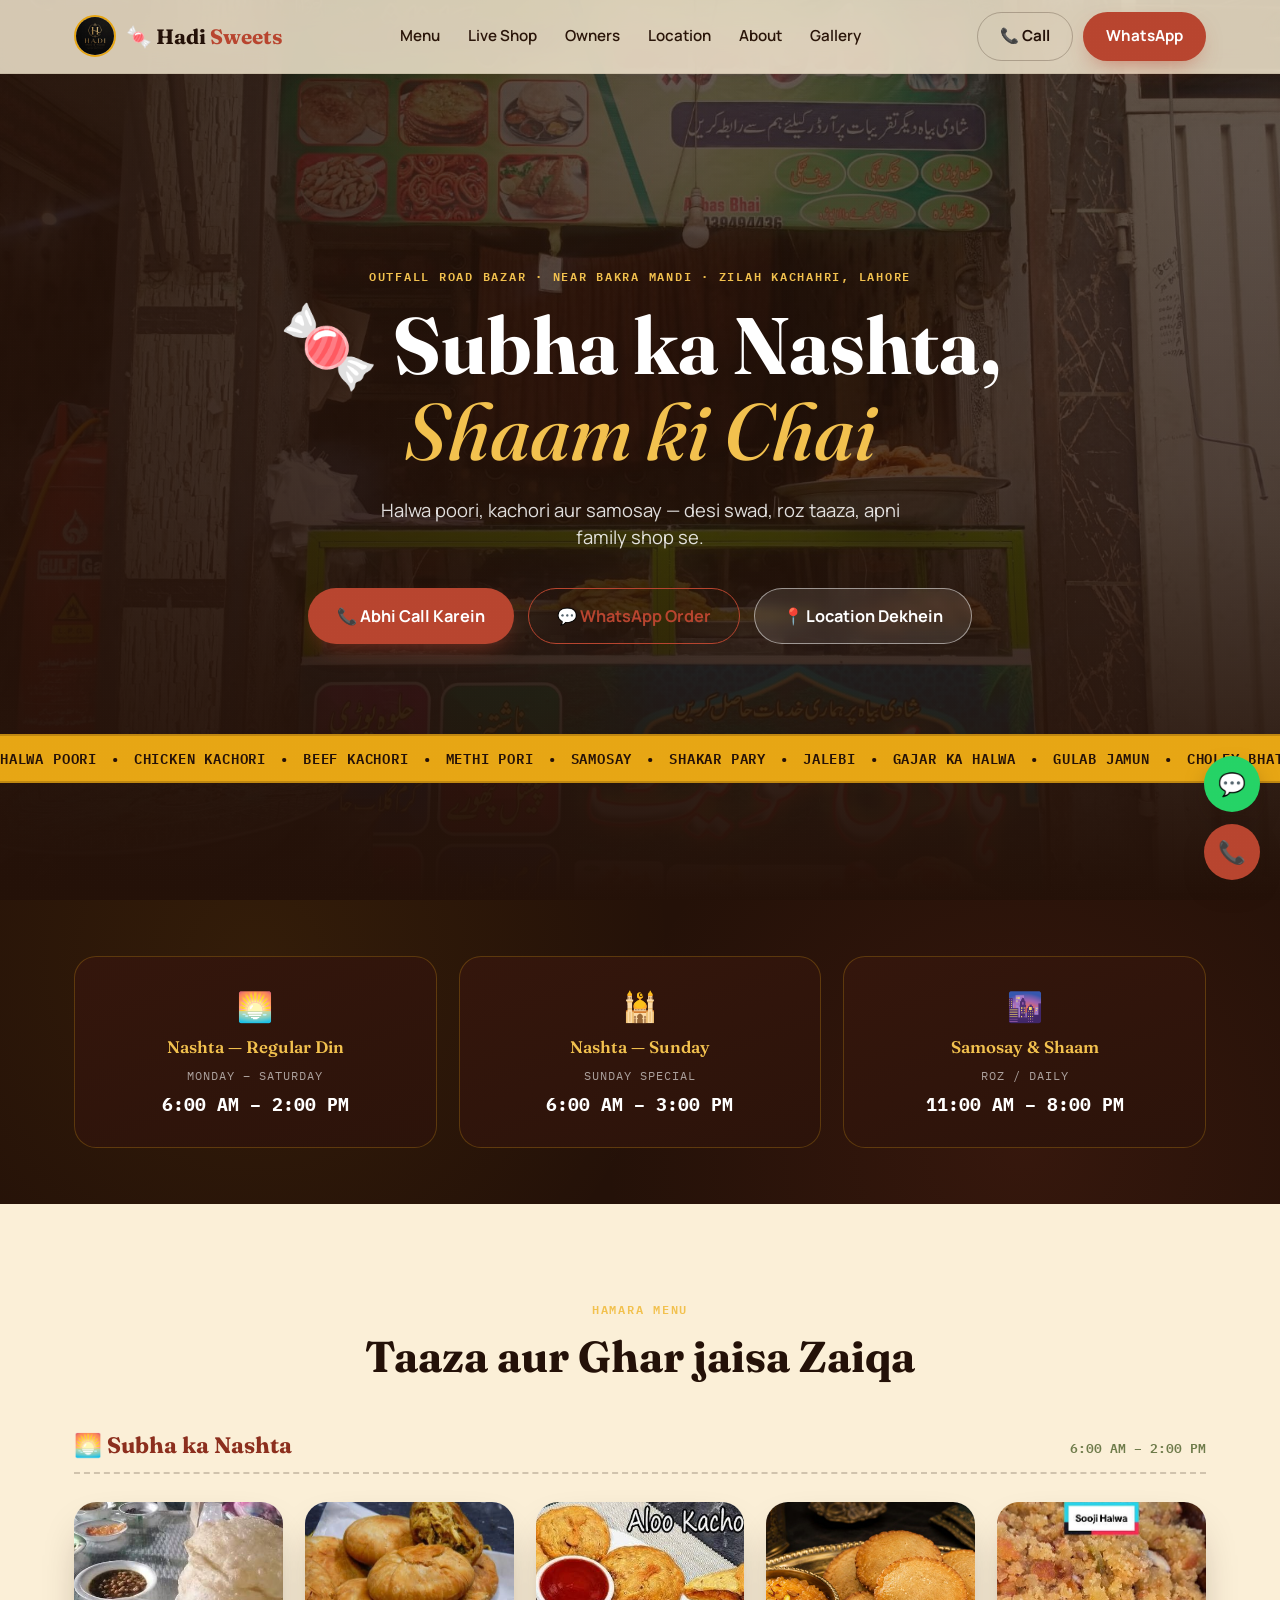
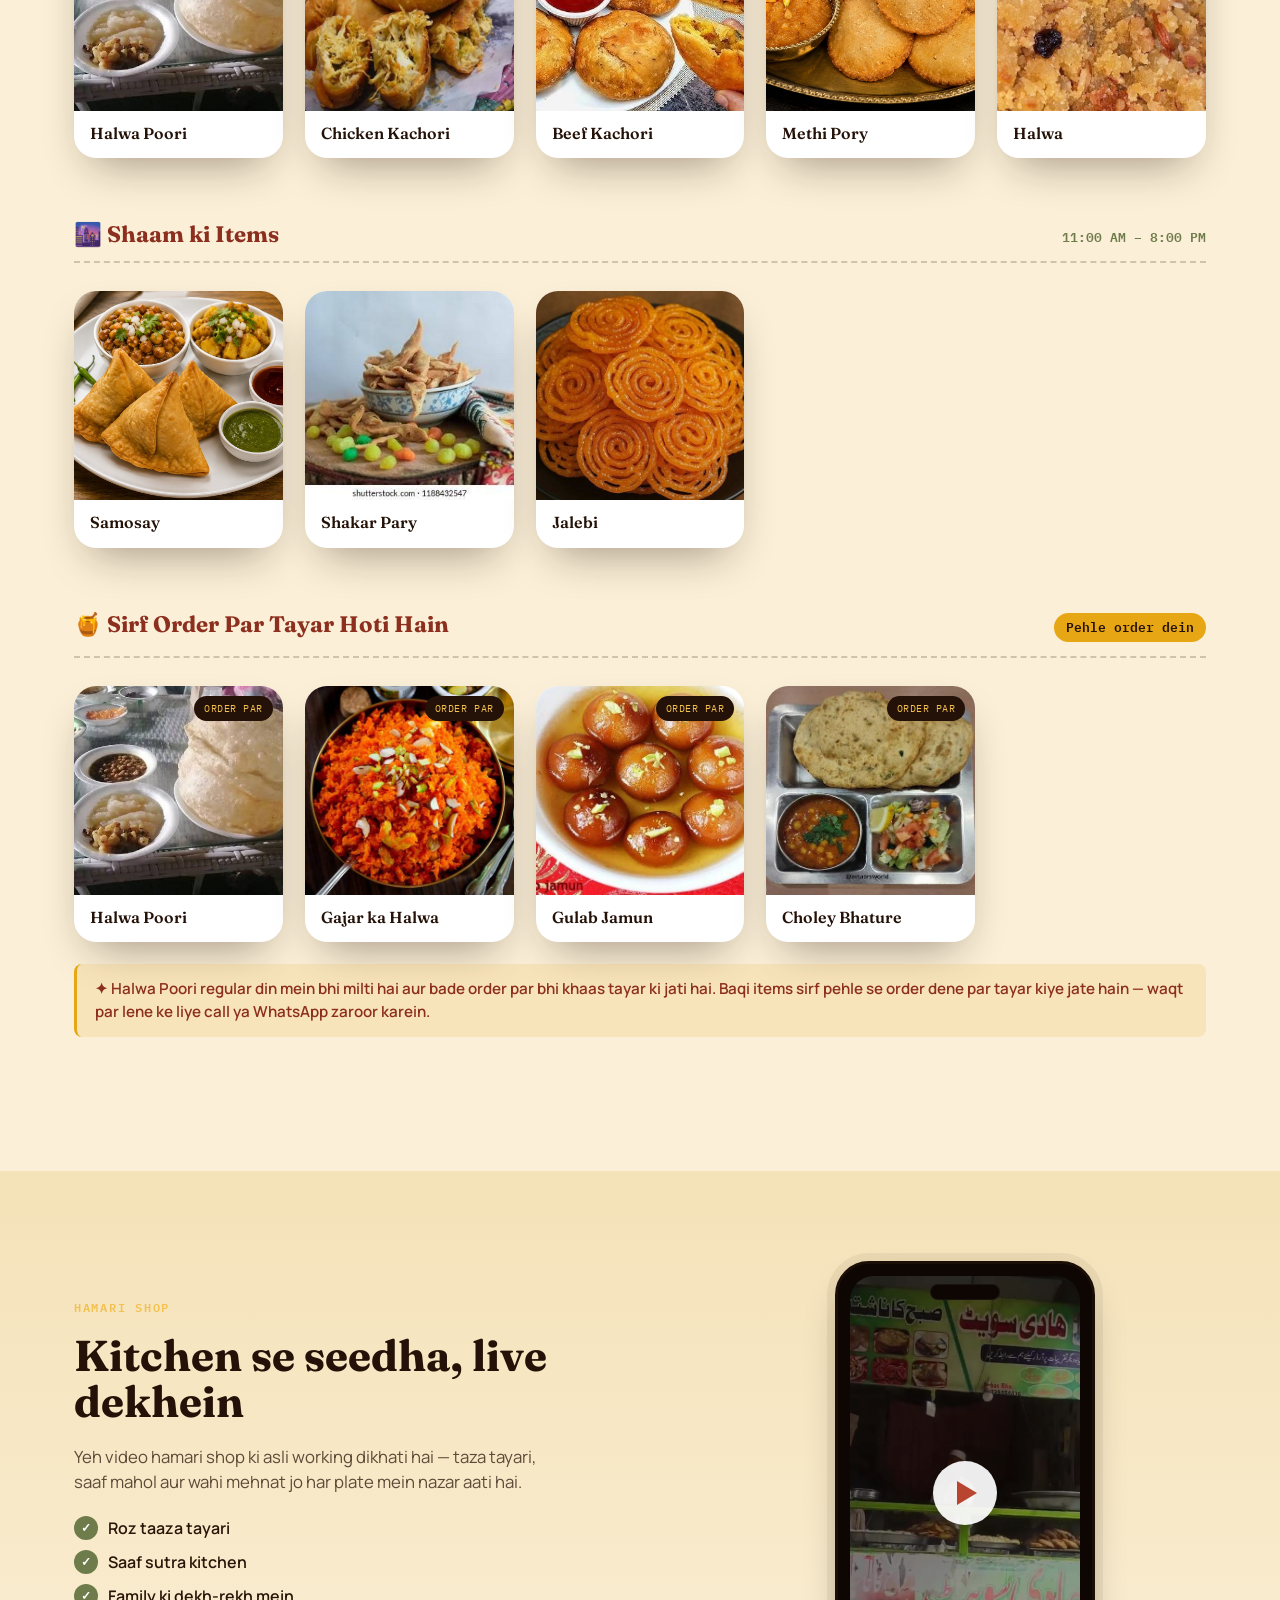
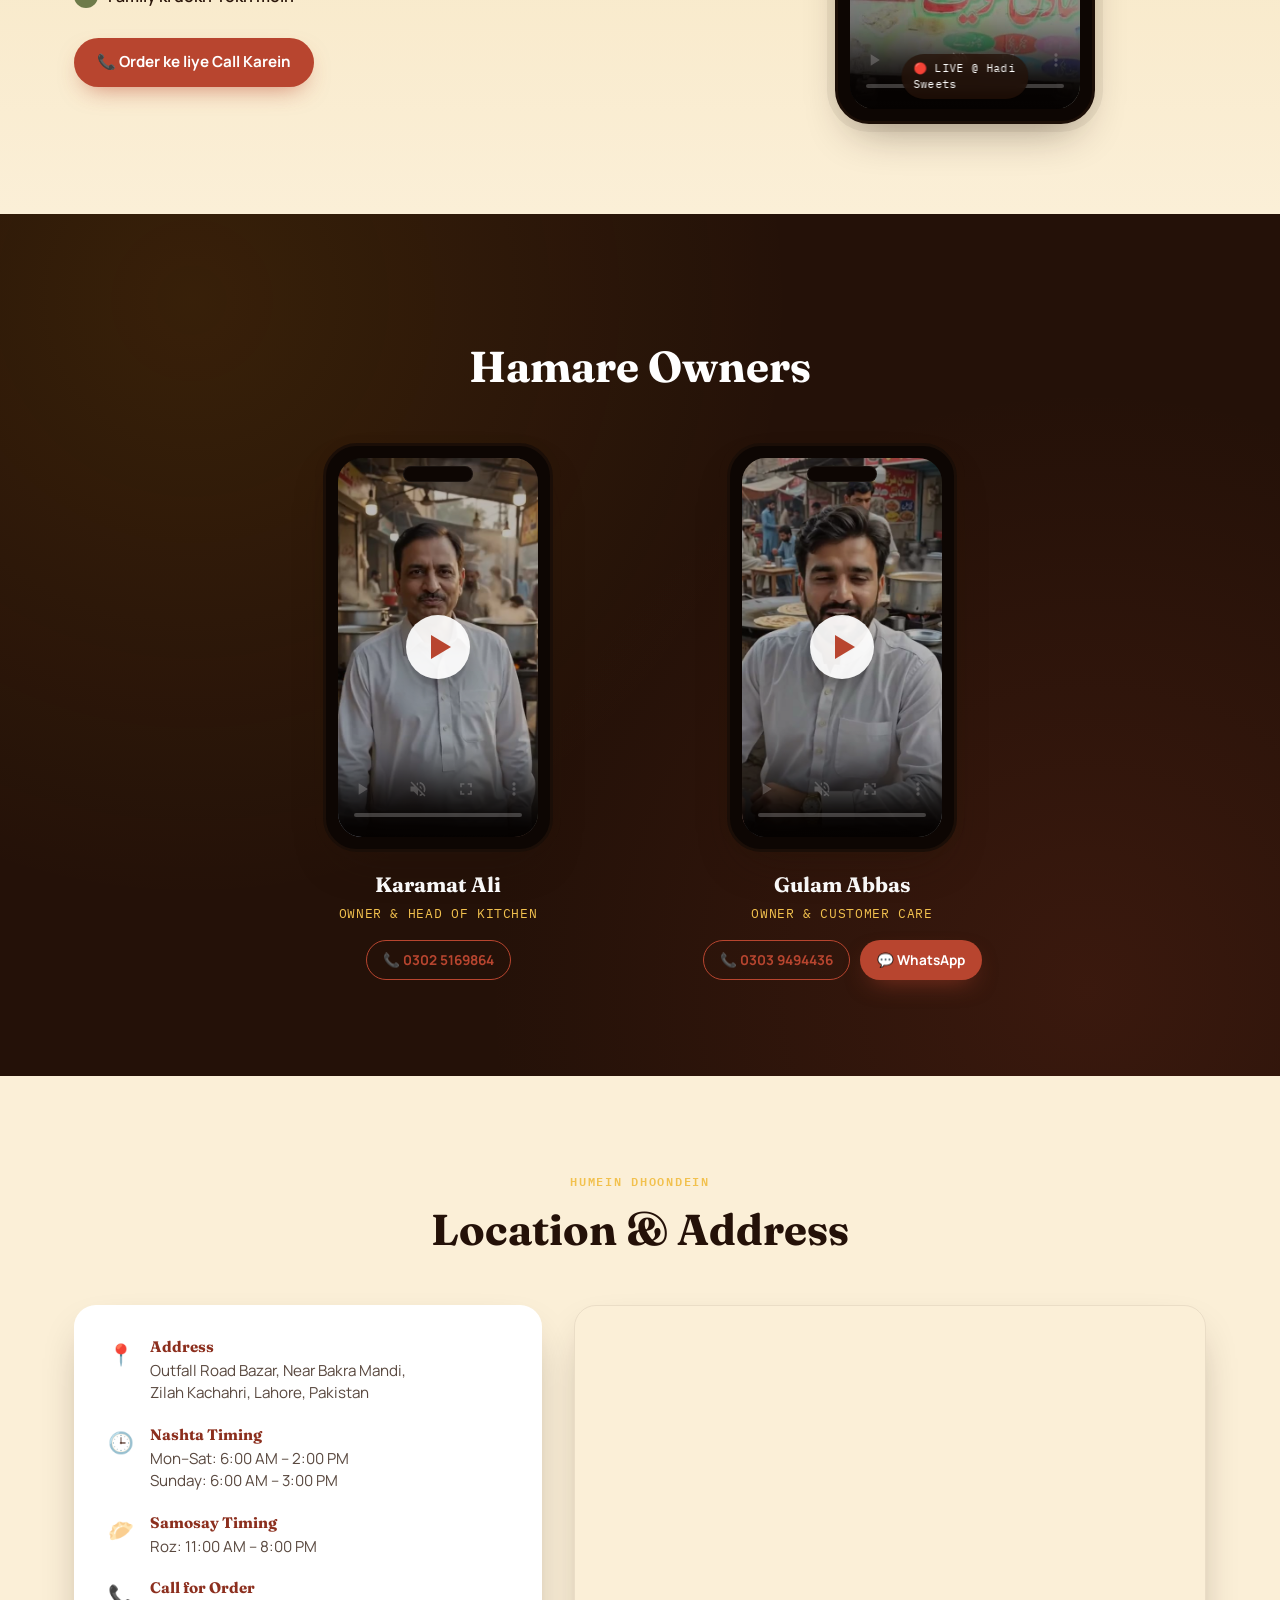
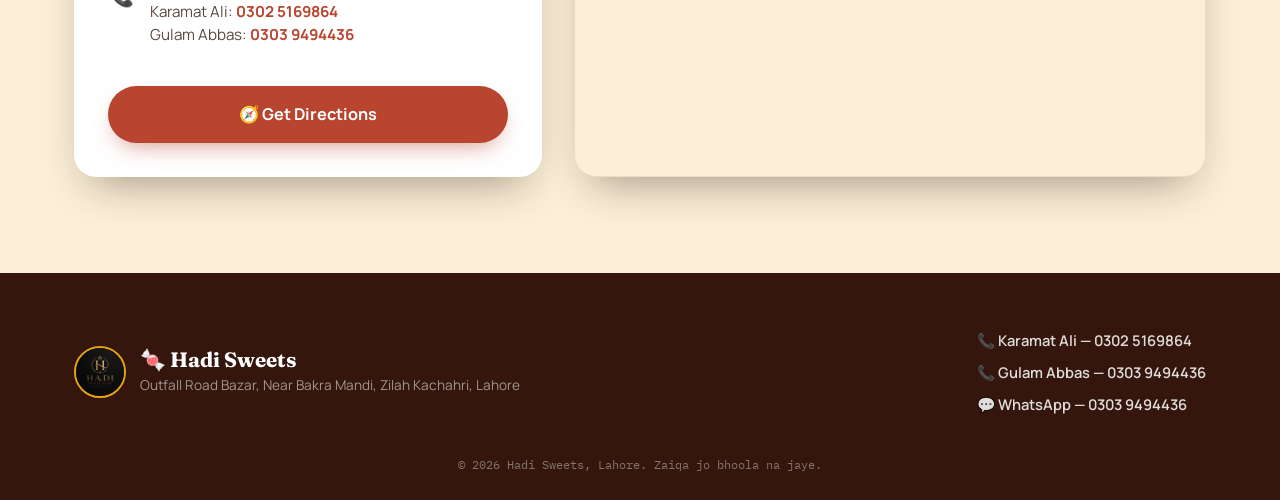
==== index.html @ 14f76b97 "first commit" ====
<!DOCTYPE html>
<html lang="ur-PK">
<head>
<meta charset="UTF-8">
<meta name="viewport" content="width=device-width, initial-scale=1.0, viewport-fit=cover">
<title>Hadi Sweets 🍬 — Outfall Road, Lahore | Nashta, Kachori &amp; Samosay</title>
<meta name="description" content="Hadi Sweets, Outfall Road Bazar, near Bakra Mandi, Zilah Kachahri, Lahore. Halwa Poori, Kachori, Methi Pori, Samosay, Jalebi. Roz subha 6 se dopeher 2 baje tak.">
<link rel="icon" href="data:image/svg+xml,%3Csvg xmlns='http://www.w3.org/2000/svg' viewBox='0 0 100 100'%3E%3Ctext y='.9em' font-size='90'%3E%F0%9F%8D%AC%3C/text%3E%3C/svg%3E">
<link rel="preconnect" href="https://fonts.googleapis.com">
<link rel="preconnect" href="https://fonts.gstatic.com" crossorigin>
<link href="https://fonts.googleapis.com/css2?family=Fraunces:ital,opsz,wght@0,9..144,400;0,9..144,600;0,9..144,700;0,9..144,900;1,9..144,500&family=Manrope:wght@400;500;600;700;800&family=IBM+Plex+Mono:wght@400;500;600&display=swap" rel="stylesheet">
<link rel="stylesheet" href="style.css">
</head>
<body class="preload">

<!-- ===== WELCOME / SPLASH SCREEN ===== -->
<div class="splash" id="splash">
  <div class="splash-bg">
    <span class="splash-blob b1"></span>
    <span class="splash-blob b2"></span>
    <span class="splash-blob b3"></span>
  </div>
  <div class="splash-steam" aria-hidden="true">
    <span></span><span></span><span></span><span></span>
  </div>
  <div class="splash-content">
    <img src="assets/images/shop-logo.jpg" alt="Hadi Sweets logo" class="splash-logo">
    <h1 class="splash-title">
      <span>H</span><span>a</span><span>d</span><span>i</span><span>&nbsp;</span><span>S</span><span>w</span><span>e</span><span>e</span><span>t</span><span>s</span>
    </h1>
    <p class="splash-tag">🍬 Zaiqa jo bhoola na jaye</p>
    <div class="splash-loader"><span></span></div>
  </div>
</div>

<!-- ===== ANIMATED BACKGROUND ===== -->
<div class="bg-animated" aria-hidden="true">
  <span class="bg-blob bb1"></span>
  <span class="bg-blob bb2"></span>
  <span class="bg-blob bb3"></span>
</div>

<!-- ===== decorative steam layer (fixed, behind everything) ===== -->
<div class="grain-overlay" aria-hidden="true"></div>

<!-- ===== NAV ===== -->
<header class="nav" id="nav">
  <div class="nav-inner">
    <a href="#top" class="brand">
      <img src="assets/images/shop-logo.jpg" alt="Hadi Sweets logo" class="brand-logo">
      <span class="brand-text">🍬 Hadi <em>Sweets</em></span>
    </a>
    <nav class="nav-links">
      <a href="#menu">Menu</a>
      <a href="#live">Live Shop</a>
      <a href="#owners">Owners</a>
      <a href="#location">Location</a>
      <a href="about.html">About</a>
      <a href="gallery.html">Gallery</a>
    </nav>
    <div class="nav-cta">
      <a href="tel:+923025169864" class="btn btn-ghost">📞 Call</a>
      <a href="https://wa.me/923039494436" target="_blank" rel="noopener" class="btn btn-solid">WhatsApp</a>
    </div>
    <button class="nav-burger" id="navBurger" aria-label="Menu toggle" aria-expanded="false">
      <span></span><span></span><span></span>
    </button>
  </div>
  <div class="nav-mobile" id="navMobile">
    <a href="#menu">Menu</a>
    <a href="#live">Live Shop</a>
    <a href="#owners">Owners</a>
    <a href="#location">Location</a>
    <a href="about.html">About</a>
    <a href="gallery.html">Gallery</a>
    <a href="tel:+923025169864" class="btn btn-ghost">📞 Call Karamat Ali</a>
    <a href="https://wa.me/923039494436" target="_blank" rel="noopener" class="btn btn-solid">💬 WhatsApp Gulam Abbas</a>
  </div>
</header>

<!-- ===== HERO ===== -->
<section class="hero" id="top">
  <div class="hero-media">
    <img src="assets/images/shop-image.jpg" alt="Hadi Sweets storefront" class="hero-img" id="heroImg">
    <div class="hero-scrim"></div>
    <div class="steam-field" aria-hidden="true">
      <span class="steam s1"></span><span class="steam s2"></span><span class="steam s3"></span>
      <span class="steam s4"></span><span class="steam s5"></span>
    </div>
  </div>

  <div class="hero-content">
    <p class="eyebrow reveal">Outfall Road Bazar · Near Bakra Mandi · Zilah Kachahri, Lahore</p>
    <h1 class="hero-title reveal">
      <span class="line">🍬 Subha ka Nashta,</span>
      <span class="line accent">Shaam ki Chai</span>
    </h1>
    <p class="hero-sub reveal">Halwa poori, kachori aur samosay — desi swad, roz taaza, apni family shop se.</p>

    <div class="hero-actions reveal">
      <a href="tel:+923025169864" class="btn btn-lg btn-solid">📞 Abhi Call Karein</a>
      <a href="https://wa.me/923039494436" target="_blank" rel="noopener" class="btn btn-lg btn-outline">💬 WhatsApp Order</a>
      <a href="#location" class="btn btn-lg btn-ghost-light">📍 Location Dekhein</a>
    </div>
  </div>

  <div class="marquee" aria-hidden="true">
    <div class="marquee-track">
      <span>Halwa Poori</span><span>•</span><span>Chicken Kachori</span><span>•</span>
      <span>Beef Kachori</span><span>•</span><span>Methi Pori</span><span>•</span>
      <span>Samosay</span><span>•</span><span>Shakar Pary</span><span>•</span>
      <span>Jalebi</span><span>•</span><span>Gajar ka Halwa</span><span>•</span>
      <span>Gulab Jamun</span><span>•</span><span>Choley Bhature</span><span>•</span>
      <span>Halwa Poori</span><span>•</span><span>Chicken Kachori</span><span>•</span>
      <span>Beef Kachori</span><span>•</span><span>Methi Pori</span><span>•</span>
      <span>Samosay</span><span>•</span><span>Shakar Pary</span><span>•</span>
      <span>Jalebi</span><span>•</span><span>Gajar ka Halwa</span><span>•</span>
      <span>Gulab Jamun</span><span>•</span><span>Choley Bhature</span><span>•</span>
    </div>
  </div>
</section>

<!-- ===== TIMINGS PLAQUE ===== -->
<section class="timings" id="timings">
  <div class="section-inner">
    <div class="timing-grid">
      <div class="timing-card reveal">
        <span class="timing-icon">🌅</span>
        <h3>Nashta — Regular Din</h3>
        <p class="timing-days">Monday – Saturday</p>
        <p class="timing-hours">6:00 AM – 2:00 PM</p>
      </div>
      <div class="timing-card reveal">
        <span class="timing-icon">🕌</span>
        <h3>Nashta — Sunday</h3>
        <p class="timing-days">Sunday Special</p>
        <p class="timing-hours">6:00 AM – 3:00 PM</p>
      </div>
      <div class="timing-card reveal">
        <span class="timing-icon">🌆</span>
        <h3>Samosay &amp; Shaam</h3>
        <p class="timing-days">Roz / Daily</p>
        <p class="timing-hours">11:00 AM – 8:00 PM</p>
      </div>
    </div>
  </div>
</section>

<!-- ===== MENU ===== -->
<section class="menu-section" id="menu">
  <div class="section-inner">
    <p class="eyebrow reveal center">Hamara Menu</p>
    <h2 class="section-title reveal center">Taaza aur Ghar jaisa Zaiqa</h2>

    <!-- Breakfast -->
    <div class="menu-group reveal">
      <div class="menu-group-head">
        <h3>🌅 Subha ka Nashta</h3>
        <span class="menu-group-time">6:00 AM – 2:00 PM</span>
      </div>
      <div class="menu-grid">
        <div class="dish-card">
          <div class="dish-img-wrap"><img src="assets/images/halwa-poori.jpg" alt="Halwa Poori" loading="lazy"></div>
          <h4>Halwa Poori</h4>
        </div>
        <div class="dish-card">
          <div class="dish-img-wrap"><img src="assets/images/chicken-kachori.jpg" alt="Chicken Kachori" loading="lazy"></div>
          <h4>Chicken Kachori</h4>
        </div>
        <div class="dish-card">
          <div class="dish-img-wrap"><img src="assets/images/beef-kachori.jpg" alt="Beef Kachori" loading="lazy"></div>
          <h4>Beef Kachori</h4>
        </div>
        <div class="dish-card">
          <div class="dish-img-wrap"><img src="assets/images/methi-paratha.jpg" alt="Methi Pori" loading="lazy"></div>
          <h4>Methi Pory</h4>
        </div>
        <div class="dish-card">
          <div class="dish-img-wrap"><img src="assets/images/suji-halwa.jpg" alt="Halwa" loading="lazy"></div>
          <h4>Halwa</h4>
        </div>
      </div>
    </div>

    <!-- Evening -->
    <div class="menu-group reveal">
      <div class="menu-group-head">
        <h3>🌆 Shaam ki Items</h3>
        <span class="menu-group-time">11:00 AM – 8:00 PM</span>
      </div>
      <div class="menu-grid">
        <div class="dish-card">
          <div class="dish-img-wrap"><img src="assets/images/samosay.jpg" alt="Samosay" loading="lazy"></div>
          <h4>Samosay</h4>
        </div>
        <div class="dish-card">
          <div class="dish-img-wrap"><img src="assets/images/shakar-paray.jpg" alt="Shakar Pary" loading="lazy"></div>
          <h4>Shakar Pary</h4>
        </div>
        <div class="dish-card">
          <div class="dish-img-wrap"><img src="assets/images/jalebi.jpg" alt="Jalebi" loading="lazy"></div>
          <h4>Jalebi</h4>
        </div>
      </div>
    </div>

    <!-- Order only -->
    <div class="menu-group reveal">
      <div class="menu-group-head">
        <h3>🍯 Sirf Order Par Tayar Hoti Hain</h3>
        <span class="menu-group-time badge-order">Pehle order dein</span>
      </div>
      <div class="menu-grid">
        <div class="dish-card order-only">
          <div class="dish-img-wrap">
            <img src="assets/images/halwa-poori.jpg" alt="Halwa Poori" loading="lazy">
            <span class="order-badge">Order Par</span>
          </div>
          <h4>Halwa Poori</h4>
        </div>
        <div class="dish-card order-only">
          <div class="dish-img-wrap">
            <img src="assets/images/gajar-halwa.jpg" alt="Gajar ka Halwa" loading="lazy">
            <span class="order-badge">Order Par</span>
          </div>
          <h4>Gajar ka Halwa</h4>
        </div>
        <div class="dish-card order-only">
          <div class="dish-img-wrap">
            <img src="assets/images/gulab-jamun.jpg" alt="Gulab Jamun" loading="lazy">
            <span class="order-badge">Order Par</span>
          </div>
          <h4>Gulab Jamun</h4>
        </div>
        <div class="dish-card order-only">
          <div class="dish-img-wrap">
            <img src="assets/images/choley-bhature.jpg" alt="Choley Bhature" loading="lazy">
            <span class="order-badge">Order Par</span>
          </div>
          <h4>Choley Bhature</h4>
        </div>
      </div>
      <p class="order-note reveal">✦ Halwa Poori regular din mein bhi milti hai aur bade order par bhi khaas tayar ki jati hai. Baqi items sirf pehle se order dene par tayar kiye jate hain — waqt par lene ke liye call ya WhatsApp zaroor karein.</p>
    </div>
  </div>
</section>

<!-- ===== LIVE SHOP VIDEO ===== -->
<section class="live-section" id="live">
  <div class="section-inner live-inner">
    <div class="live-text slide-left">
      <p class="eyebrow">Hamari Shop</p>
      <h2 class="section-title">Kitchen se seedha, live dekhein</h2>
      <p class="live-desc">Yeh video hamari shop ki asli working dikhati hai — taza tayari, saaf mahol aur wahi mehnat jo har plate mein nazar aati hai.</p>
      <div class="live-points">
        <div><span>✓</span> Roz taaza tayari</div>
        <div><span>✓</span> Saaf sutra kitchen</div>
        <div><span>✓</span> Family ki dekh-rekh mein</div>
      </div>
      <a href="tel:+923025169864" class="btn btn-solid">📞 Order ke liye Call Karein</a>
    </div>

    <div class="phone-frame slide-right" data-video-card>
      <div class="phone-notch"></div>
      <video class="phone-video" id="shopVideo" playsinline loop muted preload="metadata"
             poster="assets/images/poster-shop.jpg" controls>
        <source src="assets/videos/shop-working.mp4" type="video/mp4">
      </video>
      <button class="play-overlay" data-play-target="shopVideo" aria-label="Play video">
        <span class="play-icon"></span>
      </button>
      <div class="phone-tag">🔴 LIVE @ Hadi Sweets</div>
    </div>
  </div>
</section>

<!-- ===== OWNERS ===== -->
<section class="owners-section" id="owners">
  <div class="section-inner">
    <p class="eyebrow reveal center">Milein Apni Shop ke Malikon Se</p>
    <h2 class="section-title reveal center">Hamare Owners</h2>

    <div class="owners-grid">
      <article class="owner-card slide-left">
        <div class="phone-frame small" data-video-card>
          <div class="phone-notch"></div>
          <video class="phone-video" id="karamatVideo" playsinline loop muted preload="metadata"
                 poster="assets/images/poster-karamat.jpg" controls>
            <source src="assets/videos/owner-karamat-ali.mp4" type="video/mp4">
          </video>
          <button class="play-overlay" data-play-target="karamatVideo" aria-label="Play video">
            <span class="play-icon"></span>
          </button>
        </div>
        <div class="owner-info">
          <h3>Karamat Ali</h3>
          <p class="owner-role">Owner &amp; Head of Kitchen</p>
          <a href="tel:+923025169864" class="btn btn-outline btn-sm">📞 0302 5169864</a>
        </div>
      </article>

      <article class="owner-card slide-right">
        <div class="phone-frame small" data-video-card>
          <div class="phone-notch"></div>
          <video class="phone-video" id="gulamVideo" playsinline loop muted preload="metadata"
                 poster="assets/images/poster-gulam.jpg" controls>
            <source src="assets/videos/owner-gulam-abbas.mp4" type="video/mp4">
          </video>
          <button class="play-overlay" data-play-target="gulamVideo" aria-label="Play video">
            <span class="play-icon"></span>
          </button>
        </div>
        <div class="owner-info">
          <h3>Gulam Abbas</h3>
          <p class="owner-role">Owner &amp; Customer Care</p>
          <div class="owner-btn-row">
            <a href="tel:+923039494436" class="btn btn-outline btn-sm">📞 0303 9494436</a>
            <a href="https://wa.me/923039494436" target="_blank" rel="noopener" class="btn btn-solid btn-sm">💬 WhatsApp</a>
          </div>
        </div>
      </article>
    </div>
  </div>
</section>

<!-- ===== LOCATION ===== -->
<section class="location-section" id="location">
  <div class="section-inner">
    <p class="eyebrow reveal center">Humein Dhoondein</p>
    <h2 class="section-title reveal center">Location &amp; Address</h2>

    <div class="location-grid">
      <div class="location-card reveal">
        <div class="loc-row"><span class="loc-icon">📍</span>
          <div>
            <h4>Address</h4>
            <p>Outfall Road Bazar, Near Bakra Mandi,<br>Zilah Kachahri, Lahore, Pakistan</p>
          </div>
        </div>
        <div class="loc-row"><span class="loc-icon">🕒</span>
          <div>
            <h4>Nashta Timing</h4>
            <p>Mon–Sat: 6:00 AM – 2:00 PM<br>Sunday: 6:00 AM – 3:00 PM</p>
          </div>
        </div>
        <div class="loc-row"><span class="loc-icon">🥟</span>
          <div>
            <h4>Samosay Timing</h4>
            <p>Roz: 11:00 AM – 8:00 PM</p>
          </div>
        </div>
        <div class="loc-row"><span class="loc-icon">📞</span>
          <div>
            <h4>Call for Order</h4>
            <p>Karamat Ali: <a href="tel:+923025169864">0302 5169864</a><br>
               Gulam Abbas: <a href="tel:+923039494436">0303 9494436</a></p>
          </div>
        </div>
        <a class="btn btn-solid btn-lg full-w" target="_blank" rel="noopener"
           href="https://www.google.com/maps/dir/?api=1&destination=Outfall%20Road%20Bazar%20Near%20Bakra%20Mandi%20Zilah%20Kachahri%20Lahore%20Pakistan">
          🧭 Get Directions
        </a>
      </div>

      <div class="map-card reveal">
        <iframe
          title="Hadi Sweets location map"
          src="https://www.google.com/maps?q=Outfall%20Road%20Bazar%20Near%20Bakra%20Mandi%20Zilah%20Kachahri%20Lahore%20Pakistan&output=embed"
          width="100%" height="100%" style="border:0;" allowfullscreen="" loading="lazy"
          referrerpolicy="no-referrer-when-downgrade">
        </iframe>
      </div>
    </div>
  </div>
</section>

<!-- ===== FOOTER ===== -->
<footer class="footer">
  <div class="section-inner footer-inner">
    <div class="footer-brand">
      <img src="assets/images/shop-logo.jpg" alt="Hadi Sweets logo">
      <div>
        <h3>🍬 Hadi Sweets</h3>
        <p>Outfall Road Bazar, Near Bakra Mandi, Zilah Kachahri, Lahore</p>
      </div>
    </div>
    <div class="footer-contact">
      <a href="tel:+923025169864">📞 Karamat Ali — 0302 5169864</a>
      <a href="tel:+923039494436">📞 Gulam Abbas — 0303 9494436</a>
      <a href="https://wa.me/923039494436" target="_blank" rel="noopener">💬 WhatsApp — 0303 9494436</a>
    </div>
  </div>
  <p class="footer-bottom">© <span id="year"></span> Hadi Sweets, Lahore. Zaiqa jo bhoola na jaye.</p>
</footer>

<!-- ===== FLOATING ACTION BUTTONS ===== -->
<div class="fab-stack">
  <a href="https://wa.me/923039494436" target="_blank" rel="noopener" class="fab fab-wa" aria-label="WhatsApp">💬</a>
  <a href="tel:+923025169864" class="fab fab-call" aria-label="Call">📞</a>
</div>

<script src="script.js"></script>
</body>
</html>
---- style.css ----
/* =========================================================
   HADI SWEETS — Design tokens
   Palette grounded in turmeric, brick & old-Lahore brass
========================================================= */
:root{
  --ink:        #2A1509;
  --cream:      #FBEFD7;
  --cream-2:    #F4E2B8;
  --maroon:     #241108;
  --maroon-2:   #34160C;
  --brick:      #B8452F;
  --brick-dark: #8C2F1E;
  --gold:       #E7A614;
  --gold-2:     #F2C14E;
  --sage:       #6E7B4A;

  --font-display: "Fraunces", Georgia, serif;
  --font-body: "Manrope", "Segoe UI", sans-serif;
  --font-mono: "IBM Plex Mono", monospace;

  --radius: 22px;
  --radius-sm: 12px;
  --shadow-soft: 0 20px 45px -18px rgba(36,17,8,0.45);
  --ease: cubic-bezier(.22,.9,.3,1);
}

*{box-sizing:border-box;}
html{scroll-behavior:smooth;}
body{
  margin:0;
  background:var(--cream);
  color:var(--ink);
  font-family:var(--font-body);
  line-height:1.5;
  overflow-x:hidden;
  -webkit-font-smoothing:antialiased;
  position:relative;
}
body.preload{overflow:hidden;height:100vh;}

/* =========================================================
   SPLASH / WELCOME SCREEN
========================================================= */
.splash{
  position:fixed;inset:0;z-index:5000;
  background:radial-gradient(circle at 50% 30%, var(--maroon-2), var(--maroon) 75%);
  display:flex;align-items:center;justify-content:center;
  transition:opacity .7s var(--ease), visibility .7s var(--ease);
  overflow:hidden;
}
.splash.hide{opacity:0;visibility:hidden;pointer-events:none;}
.splash-bg{position:absolute;inset:0;}
.splash-blob{
  position:absolute;border-radius:50%;filter:blur(50px);opacity:.35;
  animation:splashFloat 7s ease-in-out infinite;
}
.b1{width:280px;height:280px;background:var(--gold);top:-60px;left:-60px;animation-delay:0s;}
.b2{width:220px;height:220px;background:var(--brick);bottom:-50px;right:-30px;animation-delay:1.4s;}
.b3{width:180px;height:180px;background:var(--gold-2);bottom:20%;left:60%;animation-delay:2.8s;}
@keyframes splashFloat{
  0%,100%{transform:translate(0,0) scale(1);}
  50%{transform:translate(20px,-24px) scale(1.12);}
}
.splash-steam{position:absolute;inset:0;pointer-events:none;}
.splash-steam span{
  position:absolute;bottom:-30px;width:60px;height:150px;border-radius:50%;
  background:radial-gradient(closest-side, rgba(255,255,255,.14), transparent 70%);
  filter:blur(6px);animation:steamRise 6s ease-in infinite;
}
.splash-steam span:nth-child(1){left:20%;animation-delay:0s;}
.splash-steam span:nth-child(2){left:45%;animation-delay:1.4s;width:40px;}
.splash-steam span:nth-child(3){left:65%;animation-delay:2.6s;width:70px;}
.splash-steam span:nth-child(4){left:80%;animation-delay:.8s;width:45px;}

.splash-content{position:relative;z-index:2;text-align:center;padding:24px;}
.splash-logo{
  width:96px;height:96px;border-radius:50%;object-fit:cover;
  border:3px solid var(--gold);margin:0 auto 22px;
  box-shadow:0 0 0 10px rgba(231,166,20,.12);
  animation:splashLogoIn 1s var(--ease) both, splashLogoFloat 3.2s ease-in-out 1s infinite;
}
@keyframes splashLogoIn{
  from{opacity:0;transform:scale(.4) rotate(-20deg);}
  to{opacity:1;transform:scale(1) rotate(0);}
}
@keyframes splashLogoFloat{
  0%,100%{transform:translateY(0);}
  50%{transform:translateY(-8px);}
}
.splash-title{
  display:flex;justify-content:center;flex-wrap:wrap;
  font-size:clamp(2rem,7vw,3.2rem);color:#fff;font-weight:700;
}
.splash-title span{
  display:inline-block;opacity:0;
  animation:splashLetterIn .6s var(--ease) forwards;
}
.splash-title span:nth-child(1){animation-delay:.35s;}
.splash-title span:nth-child(2){animation-delay:.40s;}
.splash-title span:nth-child(3){animation-delay:.45s;}
.splash-title span:nth-child(4){animation-delay:.50s;}
.splash-title span:nth-child(5){animation-delay:.55s;}
.splash-title span:nth-child(6){animation-delay:.60s;color:var(--gold-2);}
.splash-title span:nth-child(7){animation-delay:.65s;color:var(--gold-2);}
.splash-title span:nth-child(8){animation-delay:.70s;color:var(--gold-2);}
.splash-title span:nth-child(9){animation-delay:.75s;color:var(--gold-2);}
.splash-title span:nth-child(10){animation-delay:.80s;color:var(--gold-2);}
.splash-title span:nth-child(11){animation-delay:.85s;color:var(--gold-2);}
@keyframes splashLetterIn{
  from{opacity:0;transform:translateY(18px) scale(.7);}
  to{opacity:1;transform:translateY(0) scale(1);}
}
.splash-tag{
  margin-top:14px;color:rgba(255,255,255,.75);font-family:var(--font-mono);
  font-size:.85rem;letter-spacing:.12em;text-transform:uppercase;
  opacity:0;animation:fadeUpSimple .8s var(--ease) 1.1s forwards;
}
@keyframes fadeUpSimple{from{opacity:0;transform:translateY(10px);}to{opacity:1;transform:translateY(0);}}
.splash-loader{
  margin:28px auto 0;width:120px;height:4px;border-radius:100px;
  background:rgba(255,255,255,.15);overflow:hidden;
  opacity:0;animation:fadeUpSimple .6s var(--ease) 1.3s forwards;
}
.splash-loader span{
  display:block;height:100%;width:40%;border-radius:100px;
  background:linear-gradient(90deg, var(--gold), var(--gold-2));
  animation:loaderSlide 1.3s ease-in-out infinite;
}
@keyframes loaderSlide{
  0%{transform:translateX(-100%);}
  100%{transform:translateX(350%);}
}

/* =========================================================
   ANIMATED BACKGROUND (behind whole page content)
========================================================= */
.bg-animated{position:fixed;inset:0;z-index:-1;overflow:hidden;pointer-events:none;}
.bg-blob{
  position:absolute;border-radius:50%;filter:blur(70px);opacity:.16;
  animation:bgDrift 22s ease-in-out infinite;
}
.bb1{width:420px;height:420px;background:var(--gold);top:-100px;left:-120px;animation-duration:24s;}
.bb2{width:380px;height:380px;background:var(--brick);top:55%;right:-140px;animation-duration:28s;animation-delay:3s;}
.bb3{width:300px;height:300px;background:var(--sage);bottom:-100px;left:35%;animation-duration:20s;animation-delay:6s;}
@keyframes bgDrift{
  0%,100%{transform:translate(0,0) scale(1);}
  33%{transform:translate(60px,40px) scale(1.15);}
  66%{transform:translate(-40px,-30px) scale(.95);}
}
img{max-width:100%;display:block;}
a{color:inherit;text-decoration:none;}
h1,h2,h3,h4{font-family:var(--font-display);margin:0;line-height:1.08;}
p{margin:0;}
.section-inner{max-width:1180px;margin:0 auto;padding:0 24px;}

/* faint paper grain, purely decorative, fixed */
.grain-overlay{
  position:fixed;inset:0;pointer-events:none;z-index:2000;
  background-image:radial-gradient(rgba(255,255,255,0.02) 1px, transparent 1px);
  background-size:3px 3px;
  opacity:.5;
  mix-blend-mode:overlay;
}

/* =========================================================
   Buttons
========================================================= */
.btn{
  display:inline-flex;align-items:center;gap:8px;
  padding:12px 22px;border-radius:100px;
  font-weight:700;font-size:0.95rem;
  border:1.5px solid transparent;
  cursor:pointer;transition:transform .25s var(--ease), box-shadow .25s var(--ease), background .25s;
  white-space:nowrap;
}
.btn:active{transform:scale(.96);}
.btn-solid{background:var(--brick);color:#fff;box-shadow:0 10px 24px -10px rgba(184,69,47,.65);}
.btn-solid:hover{background:var(--brick-dark);transform:translateY(-2px);}
.btn-outline{background:transparent;border-color:var(--brick);color:var(--brick);}
.btn-outline:hover{background:var(--brick);color:#fff;transform:translateY(-2px);}
.btn-ghost{background:transparent;color:var(--maroon);border-color:rgba(42,21,9,.25);}
.btn-ghost:hover{background:rgba(42,21,9,.06);}
.btn-ghost-light{background:rgba(255,255,255,.1);color:#fff;border-color:rgba(255,255,255,.5);backdrop-filter:blur(6px);}
.btn-ghost-light:hover{background:rgba(255,255,255,.22);transform:translateY(-2px);}
.btn-lg{padding:15px 28px;font-size:1.02rem;}
.btn-sm{padding:9px 16px;font-size:.85rem;}
.full-w{width:100%;justify-content:center;margin-top:18px;}

/* =========================================================
   NAV
========================================================= */
.nav{
  position:fixed;top:0;left:0;right:0;z-index:900;
  background:rgba(251,239,215,0.82);
  backdrop-filter:blur(14px) saturate(1.3);
  border-bottom:1px solid rgba(42,21,9,.08);
}
.nav-inner{
  max-width:1180px;margin:0 auto;padding:12px 24px;
  display:flex;align-items:center;justify-content:space-between;gap:16px;
}
.brand{display:flex;align-items:center;gap:10px;}
.brand-logo{width:42px;height:42px;border-radius:50%;object-fit:cover;border:2px solid var(--gold);}
.brand-text{font-family:var(--font-display);font-weight:700;font-size:1.3rem;color:var(--maroon);}
.brand-text em{color:var(--brick);font-style:normal;}
.nav-links{display:flex;gap:28px;}
.nav-links a{font-weight:600;font-size:.95rem;position:relative;padding:4px 0;}
.nav-links a::after{
  content:"";position:absolute;left:0;bottom:-2px;width:0;height:2px;background:var(--brick);
  transition:width .3s var(--ease);
}
.nav-links a:hover::after{width:100%;}
.nav-cta{display:flex;gap:10px;}
.nav-burger{display:none;flex-direction:column;gap:5px;background:none;border:none;cursor:pointer;padding:6px;}
.nav-burger span{width:24px;height:2.5px;background:var(--maroon);border-radius:2px;transition:.3s;}
.nav-mobile{
  display:none;flex-direction:column;gap:14px;padding:18px 24px 24px;
  background:var(--cream);border-top:1px solid rgba(42,21,9,.08);
}
.nav-mobile a{font-weight:600;padding:6px 0;}
.nav.open .nav-mobile{display:flex;}

/* =========================================================
   HERO
========================================================= */
.hero{
  position:relative;min-height:100vh;display:flex;flex-direction:column;
  justify-content:center;overflow:hidden;color:#fff;
}
.hero-media{position:absolute;inset:0;z-index:0;}
.hero-img{
  width:100%;height:100%;object-fit:cover;
  animation:heroZoom 18s ease-in-out infinite alternate;
  transform-origin:center;
}
@keyframes heroZoom{from{transform:scale(1.06);}to{transform:scale(1.16);}}
.hero-scrim{
  position:absolute;inset:0;
  background:
    linear-gradient(180deg, rgba(36,17,8,.55) 0%, rgba(36,17,8,.72) 55%, var(--maroon) 100%),
    linear-gradient(90deg, rgba(36,17,8,.75) 0%, rgba(36,17,8,.25) 55%);
}
.steam-field{position:absolute;inset:0;pointer-events:none;}
.steam{
  position:absolute;bottom:-40px;width:70px;height:180px;border-radius:50%;
  background:radial-gradient(closest-side, rgba(255,255,255,.16), transparent 70%);
  filter:blur(6px);
  animation:steamRise 9s ease-in infinite;
  opacity:0;
}
.s1{left:8%;animation-delay:0s;}
.s2{left:22%;animation-delay:2s;width:50px;}
.s3{left:60%;animation-delay:4s;width:90px;}
.s4{left:78%;animation-delay:1s;width:60px;}
.s5{left:40%;animation-delay:6s;width:40px;}
@keyframes steamRise{
  0%{opacity:0;transform:translateY(0) scale(.8);}
  20%{opacity:.5;}
  80%{opacity:.25;}
  100%{opacity:0;transform:translateY(-70vh) scale(1.4);}
}

.hero-content{
  position:relative;z-index:2;max-width:820px;margin:0 auto;text-align:center;
  padding:150px 24px 90px;
}
.eyebrow{
  font-family:var(--font-mono);text-transform:uppercase;letter-spacing:.14em;
  font-size:.78rem;color:var(--gold-2);margin-bottom:16px;font-weight:600;
}
.eyebrow.center{text-align:center;}
.hero-title{
  font-size:clamp(2.6rem, 6.5vw, 5rem);font-weight:700;color:#fff;
}
.hero-title .line{display:block;}
.hero-title .accent{color:var(--gold-2);font-style:italic;font-weight:500;}
.hero-sub{
  margin-top:22px;font-size:1.15rem;color:rgba(255,255,255,.86);
  max-width:560px;margin-left:auto;margin-right:auto;
}
.hero-actions{
  margin-top:36px;display:flex;flex-wrap:wrap;gap:14px;justify-content:center;
}

/* reveal-on-scroll base state */
.reveal{opacity:0;transform:translateY(28px);transition:opacity .8s var(--ease), transform .8s var(--ease);}
.reveal.in{opacity:1;transform:translateY(0);}

/* slide-in-left / slide-in-right on scroll */
.slide-left, .slide-right{
  opacity:0;transition:opacity .9s var(--ease), transform .9s var(--ease);
}
.slide-left{transform:translateX(-90px);}
.slide-right{transform:translateX(90px);}
.slide-left.in, .slide-right.in{opacity:1;transform:translateX(0);}
.hero-content .reveal{transition-delay:.1s;}
.hero-content .reveal:nth-child(2){transition-delay:.22s;}
.hero-content .reveal:nth-child(3){transition-delay:.34s;}
.hero-content .reveal:nth-child(4){transition-delay:.46s;}

/* marquee ribbon at hero base */
.marquee{
  position:relative;z-index:2;background:var(--gold);
  border-top:2px solid rgba(36,17,8,.2);border-bottom:2px solid rgba(36,17,8,.2);
  overflow:hidden;padding:12px 0;
}
.marquee-track{
  display:flex;gap:14px;white-space:nowrap;width:max-content;
  font-family:var(--font-mono);font-weight:600;font-size:.85rem;
  color:var(--maroon);text-transform:uppercase;letter-spacing:.06em;
  animation:marqueeScroll 32s linear infinite;
}
@keyframes marqueeScroll{from{transform:translateX(0);}to{transform:translateX(-50%);}}

/* =========================================================
   TIMINGS
========================================================= */
.timings{background:var(--maroon);padding:56px 0;position:relative;}
.timings::before{
  content:"";position:absolute;inset:0;
  background-image:radial-gradient(circle at 20% 20%, rgba(231,166,20,.08), transparent 40%),
                    radial-gradient(circle at 80% 80%, rgba(184,69,47,.12), transparent 40%);
}
.timing-grid{position:relative;display:grid;grid-template-columns:repeat(3,1fr);gap:22px;}
.timing-card{
  background:linear-gradient(160deg, var(--maroon-2), #2c130a);
  border:1px solid rgba(231,166,20,.25);
  border-radius:var(--radius);padding:28px 24px;text-align:center;
  transition:transform .35s var(--ease), border-color .35s;
}
.timing-card:hover{transform:translateY(-6px);border-color:var(--gold);}
.timing-icon{font-size:1.8rem;display:block;margin-bottom:10px;}
.timing-card h3{color:var(--gold-2);font-size:1.05rem;font-weight:600;margin-bottom:10px;}
.timing-days{color:rgba(255,255,255,.6);font-family:var(--font-mono);font-size:.78rem;text-transform:uppercase;letter-spacing:.08em;margin-bottom:6px;}
.timing-hours{color:#fff;font-weight:700;font-size:1.15rem;font-family:var(--font-mono);}

/* =========================================================
   MENU
========================================================= */
.menu-section{padding:96px 0 70px;}
.section-title{
  font-size:clamp(1.9rem, 4vw, 2.7rem);font-weight:700;color:var(--maroon);
  margin-top:10px;margin-bottom:52px;
}
.section-title.center, .eyebrow.center{text-align:center;}

.menu-group{margin-bottom:64px;}
.menu-group-head{
  display:flex;align-items:baseline;justify-content:space-between;flex-wrap:wrap;gap:10px;
  border-bottom:2px dashed rgba(42,21,9,.2);padding-bottom:14px;margin-bottom:28px;
}
.menu-group-head h3{font-size:1.4rem;color:var(--brick-dark);}
.menu-group-time{font-family:var(--font-mono);font-size:.8rem;color:var(--sage);font-weight:600;}
.badge-order{background:var(--gold);color:var(--maroon);padding:5px 12px;border-radius:100px;}

.menu-grid{
  display:grid;grid-template-columns:repeat(auto-fill, minmax(190px,1fr));gap:22px;
}
.dish-card{
  background:#fff;border-radius:var(--radius);overflow:hidden;
  box-shadow:var(--shadow-soft);
  transition:transform .4s var(--ease), box-shadow .4s var(--ease);
}
.dish-card:hover{transform:translateY(-8px) rotate(-.6deg);box-shadow:0 30px 55px -20px rgba(36,17,8,.5);}
.dish-img-wrap{position:relative;aspect-ratio:1/1;overflow:hidden;}
.dish-img-wrap img{width:100%;height:100%;object-fit:cover;transition:transform .6s var(--ease);}
.dish-card:hover .dish-img-wrap img{transform:scale(1.12);}
.dish-card h4{padding:14px 16px 16px;font-size:1rem;color:var(--maroon);font-weight:600;}
.order-badge{
  position:absolute;top:10px;right:10px;background:var(--maroon);color:var(--gold-2);
  font-family:var(--font-mono);font-size:.65rem;padding:5px 10px;border-radius:100px;
  text-transform:uppercase;letter-spacing:.05em;
}
.order-note{
  margin-top:22px;color:var(--brick-dark);font-weight:600;font-size:.95rem;
  background:rgba(231,166,20,.15);border-left:3px solid var(--gold);padding:14px 18px;border-radius:8px;
}

/* =========================================================
   PHONE FRAME (video cards)
========================================================= */
.phone-frame{
  position:relative;width:260px;aspect-ratio:9/16;margin:0 auto;
  background:#0d0603;border-radius:34px;padding:12px;
  box-shadow:var(--shadow-soft), 0 0 0 8px rgba(36,17,8,.06);
  border:3px solid #1b0e07;
}
.phone-frame.small{width:230px;}
.phone-notch{
  position:absolute;top:20px;left:50%;transform:translateX(-50%);
  width:70px;height:16px;border-radius:100px;background:#0d0603;z-index:3;
  box-shadow:inset 0 0 0 1px rgba(255,255,255,.05);
}
.phone-video{
  width:100%;height:100%;object-fit:cover;border-radius:24px;background:#000;display:block;
}
.play-overlay{
  position:absolute;inset:12px;border-radius:24px;
  background:rgba(20,10,5,.28);
  border:none;cursor:pointer;
  display:flex;align-items:center;justify-content:center;
  transition:opacity .35s var(--ease), background .35s;
}
.play-overlay.hidden{opacity:0;pointer-events:none;}
.play-icon{
  width:64px;height:64px;border-radius:50%;
  background:rgba(255,255,255,.92);
  display:flex;align-items:center;justify-content:center;
  box-shadow:0 10px 30px -8px rgba(0,0,0,.6);
  position:relative;
  animation:pulseRing 2.2s ease-in-out infinite;
}
.play-icon::after{
  content:"";width:0;height:0;
  border-style:solid;border-width:12px 0 12px 20px;
  border-color:transparent transparent transparent var(--brick);
  margin-left:5px;
}
@keyframes pulseRing{
  0%,100%{box-shadow:0 0 0 0 rgba(255,255,255,.35), 0 10px 30px -8px rgba(0,0,0,.6);}
  50%{box-shadow:0 0 0 14px rgba(255,255,255,0), 0 10px 30px -8px rgba(0,0,0,.6);}
}
.phone-tag{
  position:absolute;bottom:22px;left:50%;transform:translateX(-50%);
  background:rgba(36,17,8,.72);color:#fff;font-family:var(--font-mono);
  font-size:.68rem;padding:6px 12px;border-radius:100px;backdrop-filter:blur(6px);
  letter-spacing:.03em;
}

/* =========================================================
   LIVE SECTION
========================================================= */
.live-section{
  background:linear-gradient(180deg, var(--cream-2), var(--cream));
  padding:90px 0;
}
.live-inner{display:grid;grid-template-columns:1.1fr .9fr;gap:60px;align-items:center;}
.live-text .section-title{margin-bottom:18px;}
.live-desc{color:rgba(42,21,9,.75);font-size:1.05rem;margin-bottom:22px;max-width:480px;}
.live-points{display:flex;flex-direction:column;gap:10px;margin-bottom:30px;}
.live-points div{display:flex;align-items:center;gap:10px;font-weight:600;}
.live-points span{
  width:24px;height:24px;border-radius:50%;background:var(--sage);color:#fff;
  display:flex;align-items:center;justify-content:center;font-size:.75rem;flex-shrink:0;
}

/* =========================================================
   OWNERS
========================================================= */
.owners-section{padding:96px 0;background:var(--maroon);position:relative;overflow:hidden;}
.owners-section::before{
  content:"";position:absolute;inset:0;
  background:radial-gradient(circle at 15% 10%, rgba(231,166,20,.1), transparent 45%),
             radial-gradient(circle at 85% 90%, rgba(184,69,47,.15), transparent 45%);
}
.owners-section .eyebrow{color:var(--gold-2);}
.owners-section .section-title{color:#fff;position:relative;}
.owners-grid{
  position:relative;display:grid;grid-template-columns:repeat(2,1fr);gap:48px;max-width:760px;margin:0 auto;
}
.owner-card{text-align:center;}
.owner-info{margin-top:22px;}
.owner-icon{font-size:1.8rem;display:inline-block;margin-bottom:6px;}
.owner-info h3{color:#fff;font-size:1.3rem;}
.owner-role{color:var(--gold-2);font-family:var(--font-mono);font-size:.8rem;margin:8px 0 16px;text-transform:uppercase;letter-spacing:.05em;}
.owner-btn-row{display:flex;gap:10px;justify-content:center;flex-wrap:wrap;}

/* =========================================================
   LOCATION
========================================================= */
.location-section{padding:96px 0;}
.location-grid{display:grid;grid-template-columns:.85fr 1.15fr;gap:32px;align-items:stretch;}
.location-card{
  background:#fff;border-radius:var(--radius);padding:34px;box-shadow:var(--shadow-soft);
}
.loc-row{display:flex;gap:16px;margin-bottom:22px;}
.loc-icon{font-size:1.3rem;flex-shrink:0;}
.loc-row h4{font-size:.95rem;color:var(--brick-dark);margin-bottom:4px;}
.loc-row p{color:rgba(42,21,9,.78);font-size:.95rem;}
.loc-row a{color:var(--brick);font-weight:700;}
.map-card{
  border-radius:var(--radius);overflow:hidden;box-shadow:var(--shadow-soft);min-height:340px;
  border:1px solid rgba(42,21,9,.08);
}

/* =========================================================
   FOOTER
========================================================= */
.footer{background:var(--maroon-2);color:rgba(255,255,255,.85);padding:56px 0 26px;}
.footer-inner{display:flex;justify-content:space-between;flex-wrap:wrap;gap:30px;}
.footer-brand{display:flex;align-items:center;gap:14px;}
.footer-brand img{width:52px;height:52px;border-radius:50%;border:2px solid var(--gold);}
.footer-brand h3{color:#fff;font-size:1.3rem;}
.footer-brand p{font-size:.85rem;color:rgba(255,255,255,.55);margin-top:4px;}
.footer-contact{display:flex;flex-direction:column;gap:10px;}
.footer-contact a{font-weight:600;font-size:.92rem;transition:color .2s;}
.footer-contact a:hover{color:var(--gold-2);}
.footer-bottom{
  text-align:center;margin-top:40px;font-size:.78rem;color:rgba(255,255,255,.4);
  font-family:var(--font-mono);
}

/* =========================================================
   FLOATING ACTION BUTTONS
========================================================= */
.fab-stack{
  position:fixed;right:20px;bottom:20px;z-index:800;
  display:flex;flex-direction:column;gap:12px;
}
.fab{
  width:56px;height:56px;border-radius:50%;
  display:flex;align-items:center;justify-content:center;font-size:1.4rem;
  box-shadow:0 12px 26px -8px rgba(36,17,8,.6);
  transition:transform .25s var(--ease);
}
.fab-wa{background:#25D366;color:#fff;animation:fabPulse 2.6s ease-in-out infinite;}
.fab-call{background:var(--brick);color:#fff;}
.fab:hover{transform:scale(1.1) translateY(-2px);}
@keyframes fabPulse{
  0%,100%{box-shadow:0 12px 26px -8px rgba(37,211,102,.7);}
  50%{box-shadow:0 12px 26px -8px rgba(37,211,102,.35), 0 0 0 10px rgba(37,211,102,.12);}
}

/* =========================================================
   INNER PAGE BANNER (About / Gallery)
========================================================= */
.page-banner{
  position:relative;padding:170px 0 70px;text-align:center;overflow:hidden;
  background:linear-gradient(160deg, var(--maroon-2), var(--maroon) 70%);color:#fff;
}
.page-banner::before{
  content:"";position:absolute;inset:0;
  background:radial-gradient(circle at 15% 20%, rgba(231,166,20,.14), transparent 45%),
             radial-gradient(circle at 85% 85%, rgba(184,69,47,.18), transparent 45%);
}
.page-banner .eyebrow{color:var(--gold-2);position:relative;}
.page-banner h1{position:relative;font-size:clamp(2.1rem,5vw,3.4rem);color:#fff;}
.page-banner p{position:relative;max-width:560px;margin:16px auto 0;color:rgba(255,255,255,.82);}

/* =========================================================
   ABOUT PAGE
========================================================= */
.about-section{padding:90px 0;}
.about-grid{display:grid;grid-template-columns:1fr 1fr;gap:56px;align-items:center;}
.about-photo{border-radius:var(--radius);overflow:hidden;box-shadow:var(--shadow-soft);}
.about-photo img{width:100%;height:100%;object-fit:cover;}
.about-text p{color:rgba(42,21,9,.78);font-size:1.02rem;margin-bottom:16px;}
.about-values{display:grid;grid-template-columns:repeat(3,1fr);gap:18px;margin-top:20px;}
.value-card{
  background:#fff;border-radius:var(--radius-sm);padding:22px 16px;text-align:center;
  box-shadow:var(--shadow-soft);transition:transform .35s var(--ease);
}
.value-card:hover{transform:translateY(-6px);}
.value-card span{font-size:1.6rem;display:block;margin-bottom:8px;}
.value-card h4{font-size:.95rem;color:var(--brick-dark);margin-bottom:4px;}
.value-card p{font-size:.82rem;color:rgba(42,21,9,.65);}
.about-founders{padding:90px 0;background:linear-gradient(180deg, var(--cream-2), var(--cream));}

/* =========================================================
   GALLERY PAGE
========================================================= */
.gallery-section{padding:90px 0;}
.gallery-grid{
  display:grid;grid-template-columns:repeat(auto-fill,minmax(220px,1fr));gap:20px;
}
.gallery-item{
  position:relative;border-radius:var(--radius);overflow:hidden;box-shadow:var(--shadow-soft);
  aspect-ratio:4/3;
}
.gallery-item img{width:100%;height:100%;object-fit:cover;transition:transform .6s var(--ease);}
.gallery-item:hover img{transform:scale(1.1);}
.gallery-item .gallery-cap{
  position:absolute;left:0;right:0;bottom:0;padding:14px 16px;
  background:linear-gradient(0deg, rgba(36,17,8,.82), transparent);
  color:#fff;font-weight:700;font-size:.92rem;
}
.gallery-videos{padding:90px 0;background:var(--maroon);position:relative;overflow:hidden;}
.gallery-videos::before{
  content:"";position:absolute;inset:0;
  background:radial-gradient(circle at 15% 10%, rgba(231,166,20,.1), transparent 45%),
             radial-gradient(circle at 85% 90%, rgba(184,69,47,.15), transparent 45%);
}
.gallery-videos .eyebrow{color:var(--gold-2);}
.gallery-videos .section-title{color:#fff;}
.gallery-video-grid{
  position:relative;display:grid;grid-template-columns:repeat(3,1fr);gap:40px;max-width:960px;margin:0 auto;
}
.gallery-video-grid .video-cap{margin-top:16px;text-align:center;color:var(--gold-2);font-weight:700;font-family:var(--font-mono);font-size:.85rem;text-transform:uppercase;letter-spacing:.05em;}

@media (max-width: 980px){
  .about-grid{grid-template-columns:1fr;}
  .gallery-video-grid{grid-template-columns:1fr;}
}
@media (max-width: 760px){
  .about-values{grid-template-columns:1fr;}
}

/* =========================================================
   RESPONSIVE
========================================================= */
@media (max-width: 980px){
  .live-inner{grid-template-columns:1fr;text-align:center;}
  .live-points{align-items:center;}
  .live-desc{margin-left:auto;margin-right:auto;}
  .location-grid{grid-template-columns:1fr;}
  .map-card{min-height:300px;}
}

@media (max-width: 760px){
  .nav-links, .nav-cta{display:none;}
  .nav-burger{display:flex;}
  .hero-content{padding:130px 20px 60px;}
  .timing-grid{grid-template-columns:1fr;}
  .owners-grid{grid-template-columns:1fr;gap:56px;}
  .footer-inner{flex-direction:column;}
  .phone-frame{width:78vw;max-width:280px;}
}

@media (max-width: 480px){
  .hero-title{font-size:2.3rem;}
  .hero-sub{font-size:1rem;}
  .btn-lg{padding:12px 20px;font-size:.9rem;}
  .section-title{margin-bottom:34px;}
  .menu-grid{grid-template-columns:repeat(auto-fill,minmax(140px,1fr));gap:14px;}
  .dish-card h4{font-size:.88rem;padding:10px 12px 12px;}
  .location-card{padding:24px;}
}

@media (prefers-reduced-motion: reduce){
  *, *::before, *::after{animation-duration:0.001ms !important; animation-iteration-count:1 !important; transition-duration:0.001ms !important;}
}
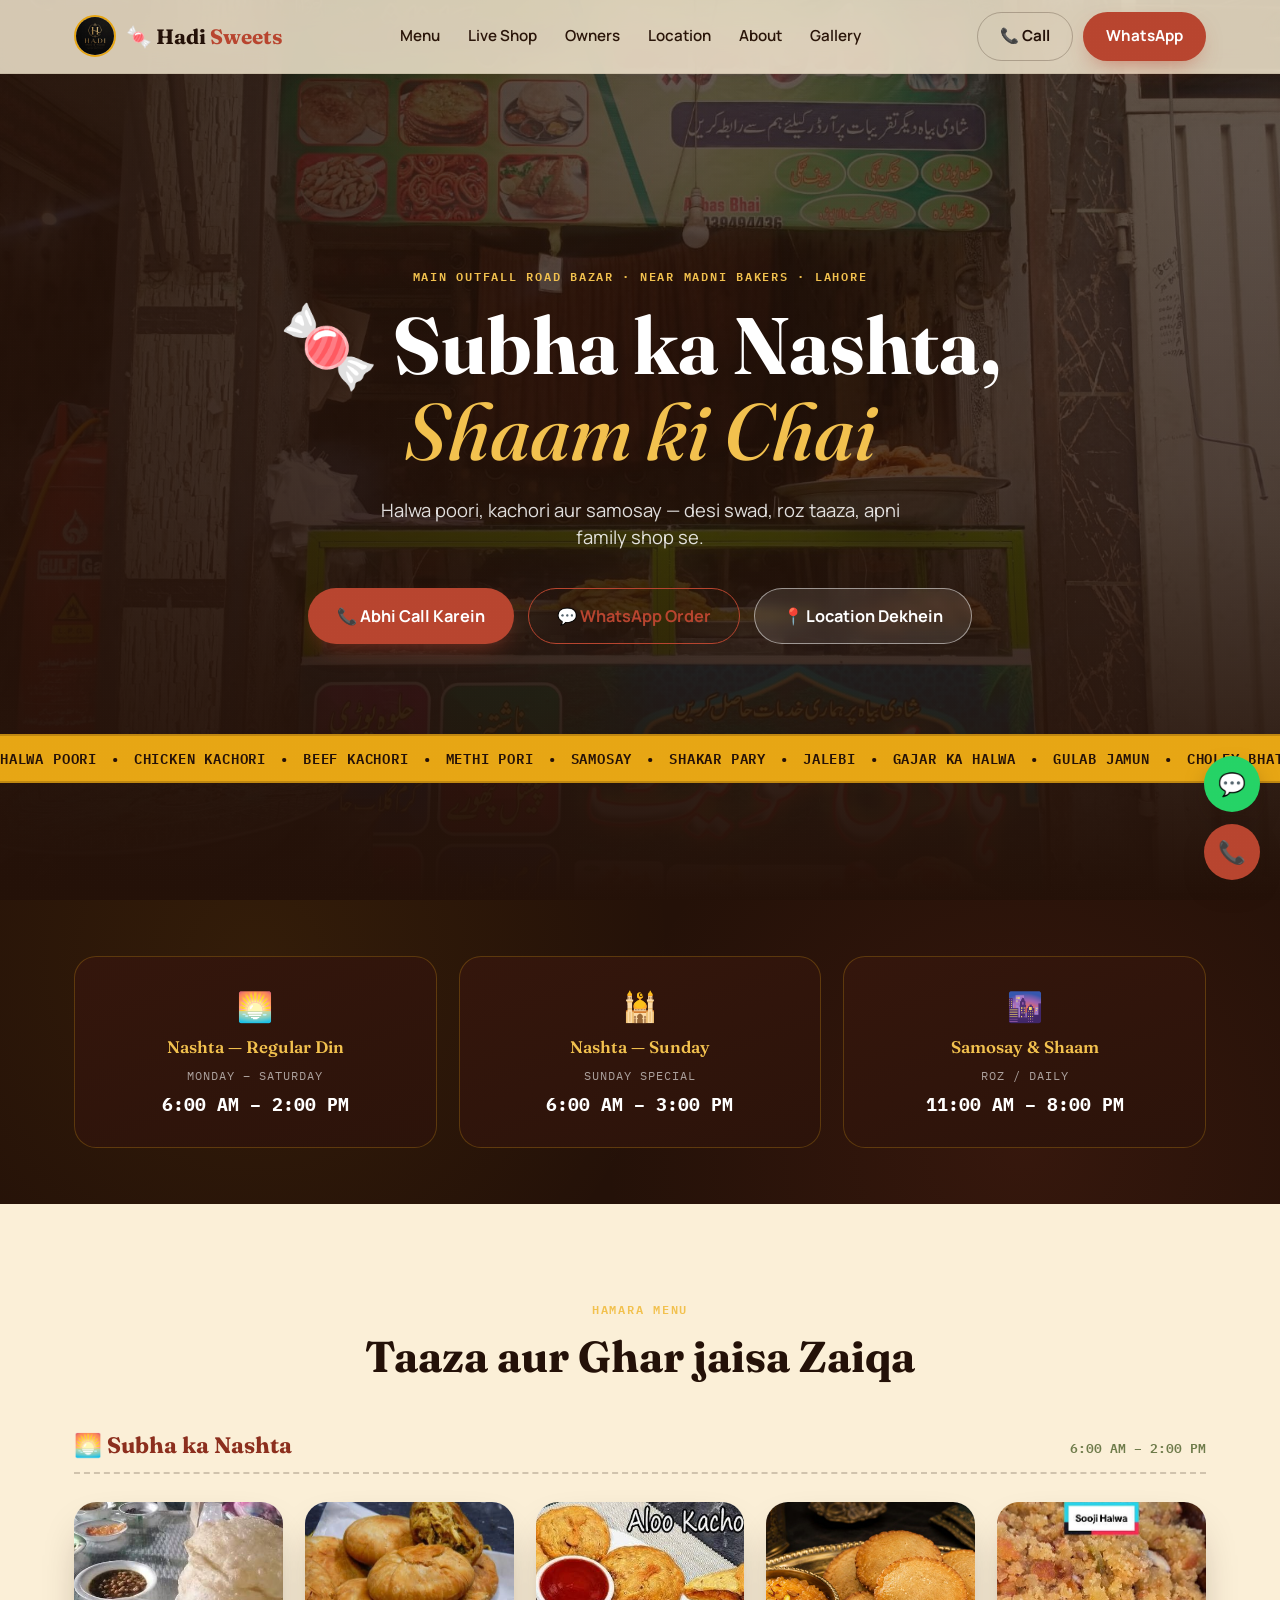
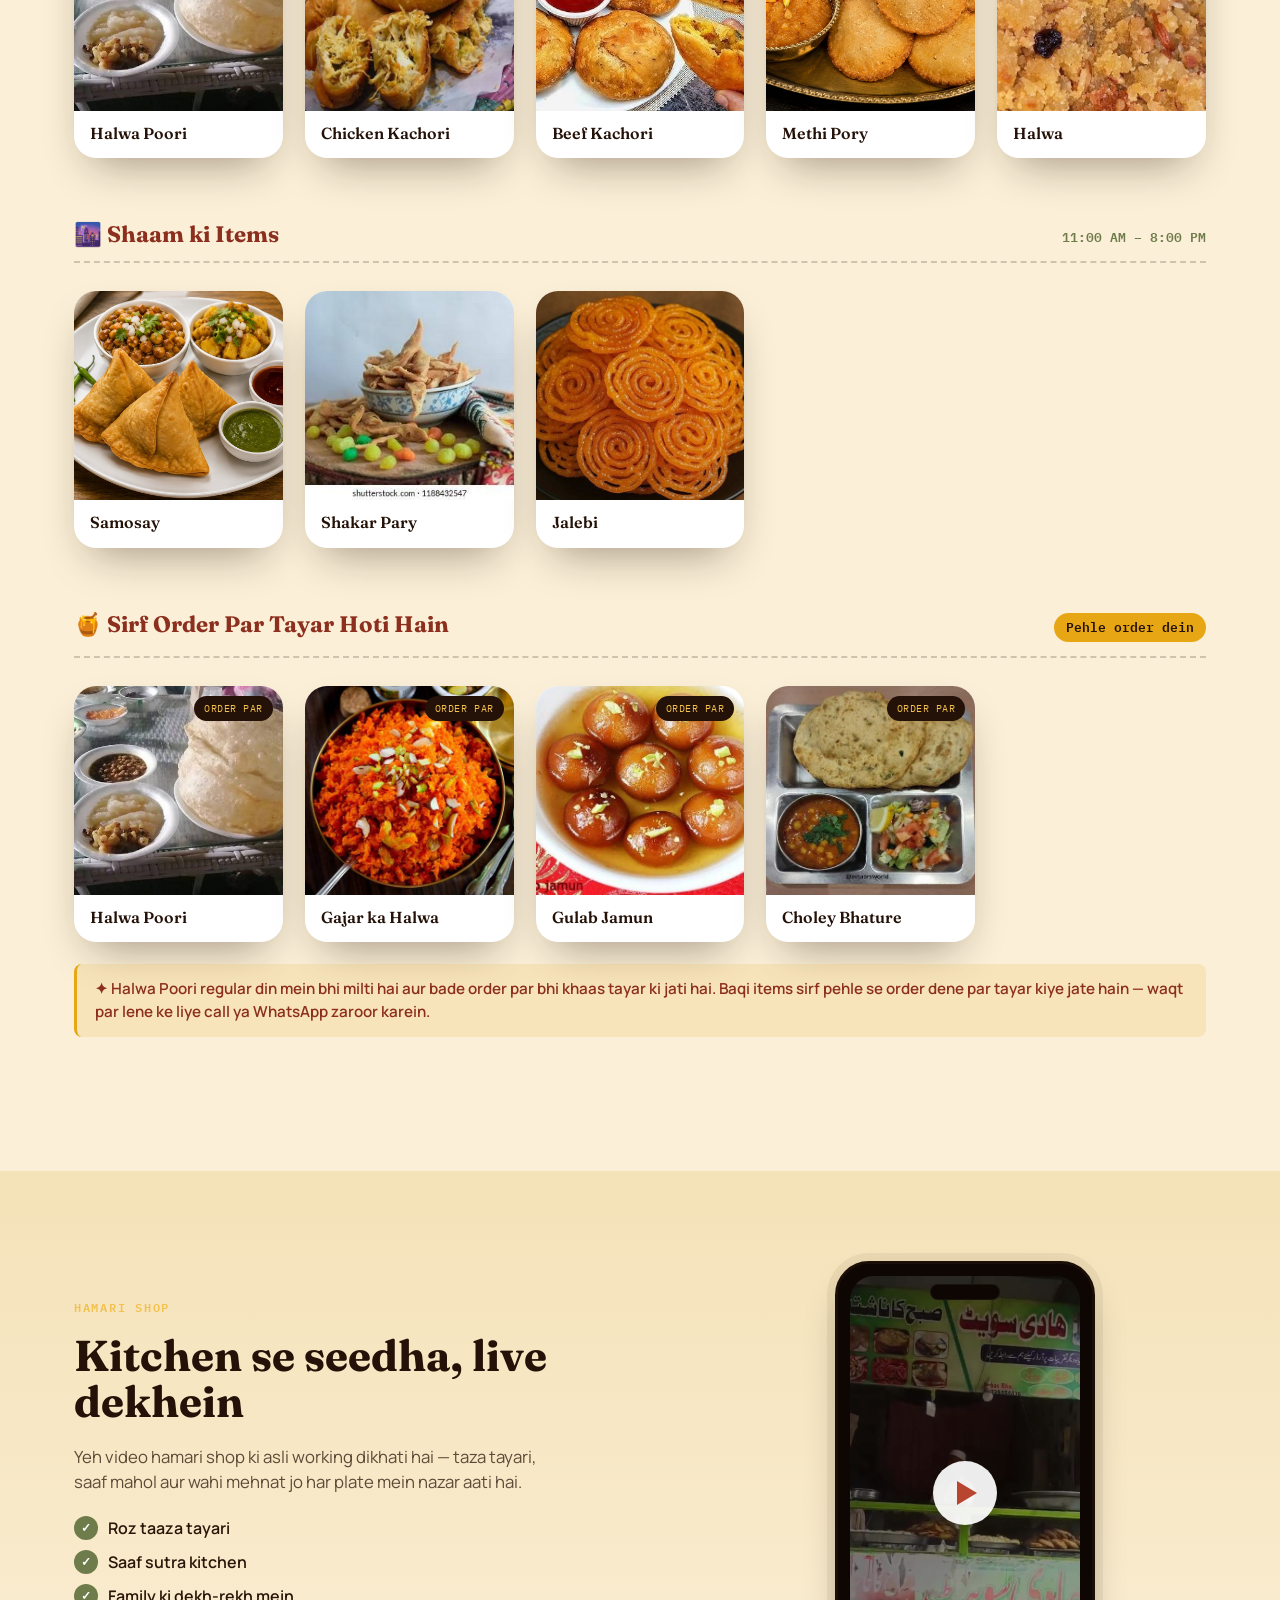
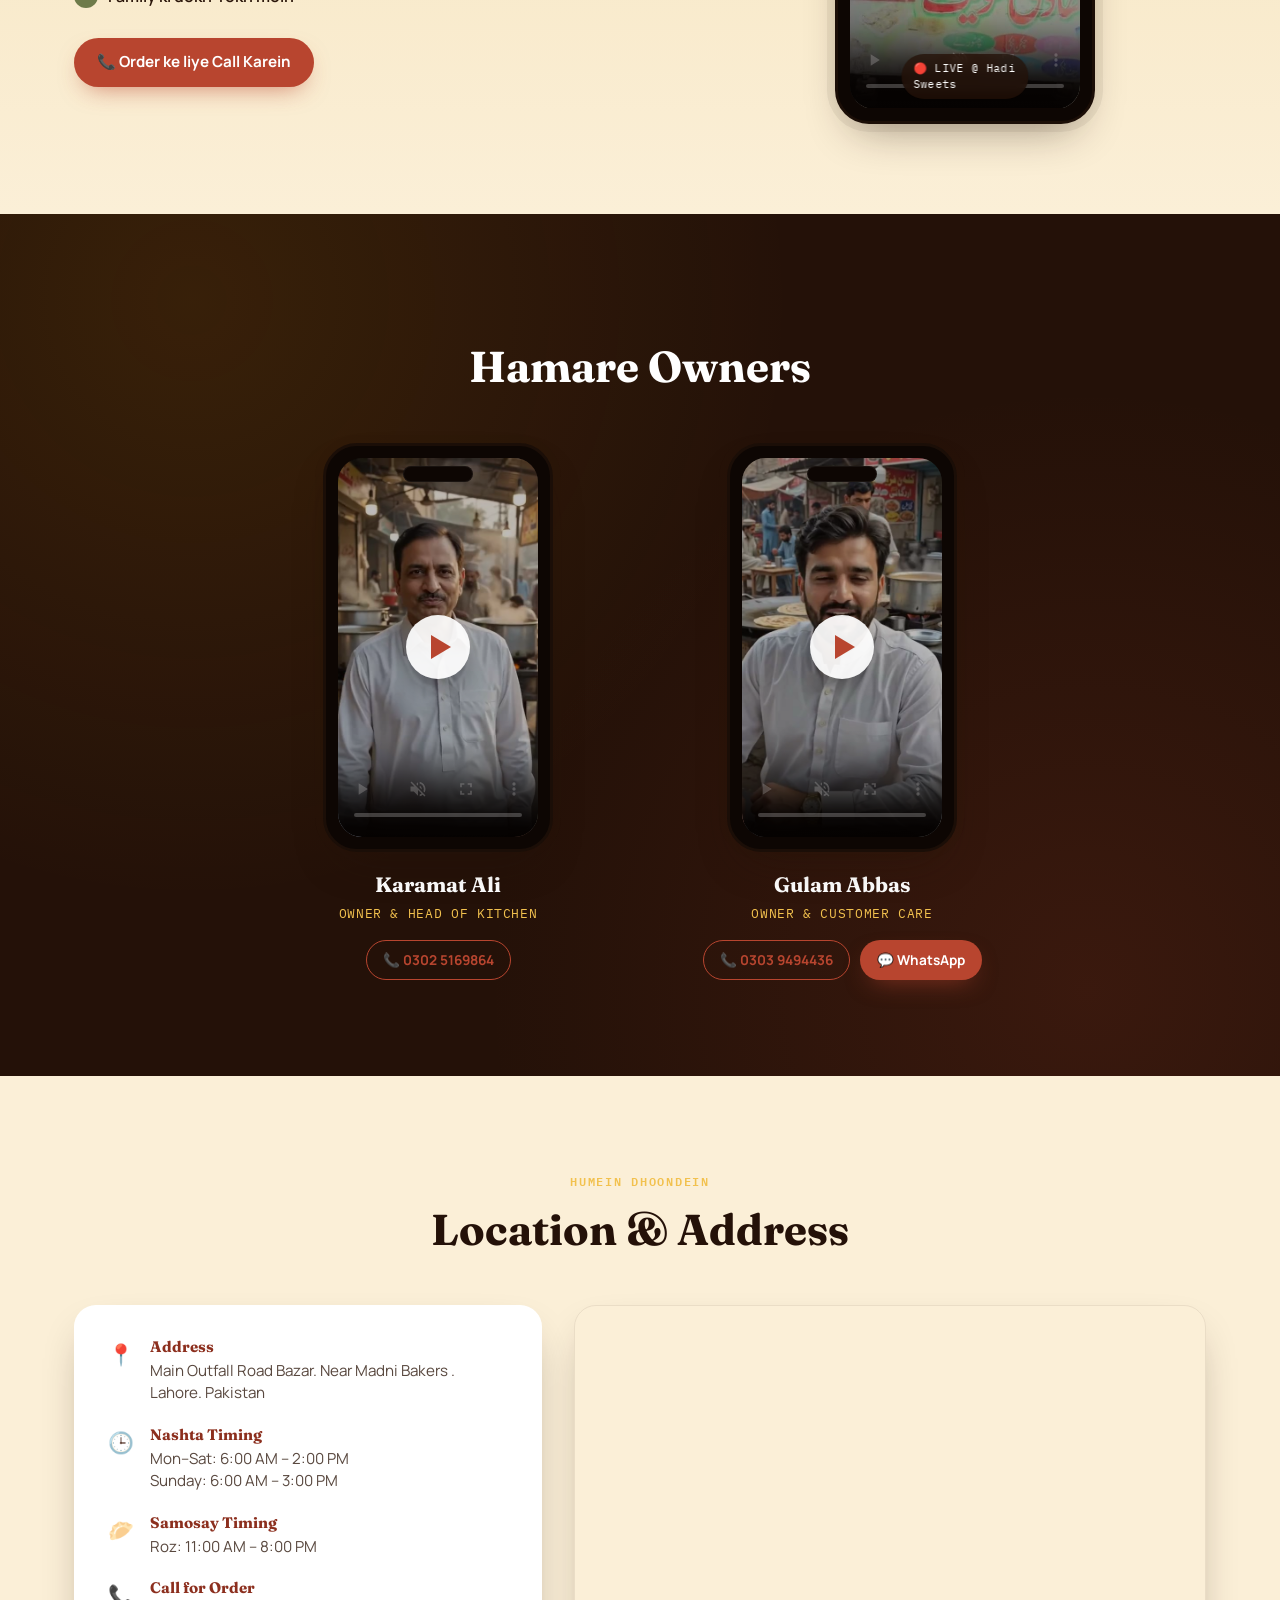
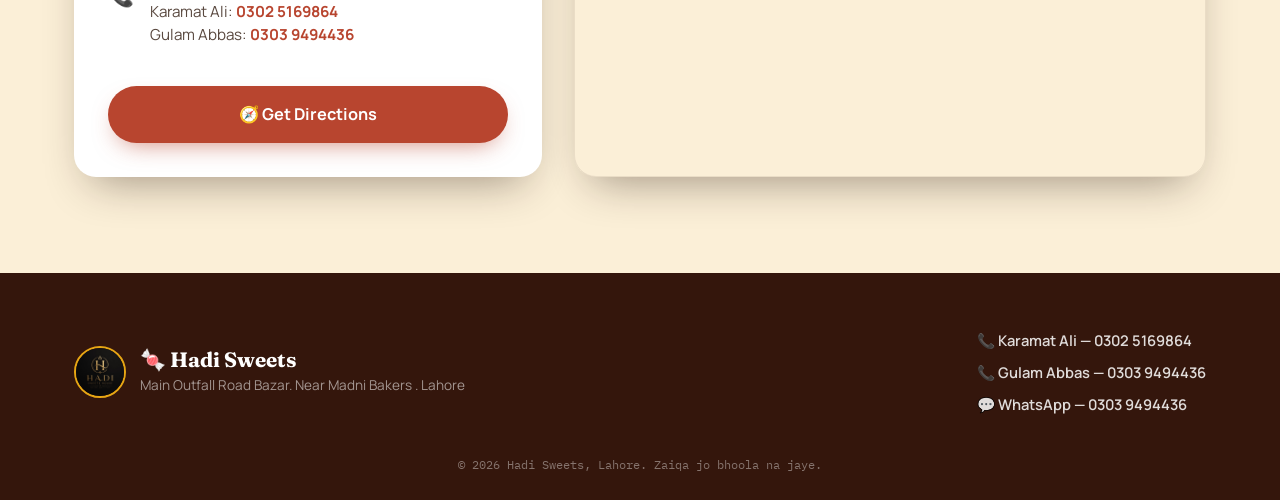
==== commit fc08fc5a: "Update website" ====
--- a/index.html
+++ b/index.html
@@ -3,7 +3,7 @@
 <head>
 <meta charset="UTF-8">
 <meta name="viewport" content="width=device-width, initial-scale=1.0, viewport-fit=cover">
-<title>Hadi Sweets 🍬 — Outfall Road, Lahore | Nashta, Kachori &amp; Samosay</title>
+<title>Hadi Sweets 🍬</title>
 <meta name="description" content="Hadi Sweets, Outfall Road Bazar, near Bakra Mandi, Zilah Kachahri, Lahore. Halwa Poori, Kachori, Methi Pori, Samosay, Jalebi. Roz subha 6 se dopeher 2 baje tak.">
 <link rel="icon" href="data:image/svg+xml,%3Csvg xmlns='http://www.w3.org/2000/svg' viewBox='0 0 100 100'%3E%3Ctext y='.9em' font-size='90'%3E%F0%9F%8D%AC%3C/text%3E%3C/svg%3E">
 <link rel="preconnect" href="https://fonts.googleapis.com">
@@ -90,7 +90,7 @@
   </div>
 
   <div class="hero-content">
-    <p class="eyebrow reveal">Outfall Road Bazar · Near Bakra Mandi · Zilah Kachahri, Lahore</p>
+    <p class="eyebrow reveal">Main Outfall Road Bazar · Near Madni Bakers · Lahore</p>
     <h1 class="hero-title reveal">
       <span class="line">🍬 Subha ka Nashta,</span>
       <span class="line accent">Shaam ki Chai</span>
@@ -334,7 +334,7 @@
         <div class="loc-row"><span class="loc-icon">📍</span>
           <div>
             <h4>Address</h4>
-            <p>Outfall Road Bazar, Near Bakra Mandi,<br>Zilah Kachahri, Lahore, Pakistan</p>
+            <p>Main Outfall Road Bazar. Near Madni Bakers . Lahore. Pakistan</p>
           </div>
         </div>
         <div class="loc-row"><span class="loc-icon">🕒</span>
@@ -365,7 +365,7 @@
       <div class="map-card reveal">
         <iframe
           title="Hadi Sweets location map"
-          src="https://www.google.com/maps?q=Outfall%20Road%20Bazar%20Near%20Bakra%20Mandi%20Zilah%20Kachahri%20Lahore%20Pakistan&output=embed"
+           src="https://www.google.com/maps/embed?pb=!1m18!1m12!1m3!1d849.8410300418964!2d74.28751246951576!3d31.56906134102167!2m3!1f0!2f0!3f0!3m2!1i1024!2i768!4f13.1!3m3!1m2!1s0x39191cc78903f8f3%3A0xe70c23c3e83a4a5e!2sMadni%20Bakers!5e0!3m2!1sen!2s!4v1785549539579!5m2!1sen!2s" width="600" height="450" style="border:0;" allowfullscreen="" loading="lazy" referrerpolicy="strict-origin-when-cross-origin">
           width="100%" height="100%" style="border:0;" allowfullscreen="" loading="lazy"
           referrerpolicy="no-referrer-when-downgrade">
         </iframe>
@@ -381,7 +381,7 @@
       <img src="assets/images/shop-logo.jpg" alt="Hadi Sweets logo">
       <div>
         <h3>🍬 Hadi Sweets</h3>
-        <p>Outfall Road Bazar, Near Bakra Mandi, Zilah Kachahri, Lahore</p>
+        <p>Main Outfall Road Bazar. Near Madni Bakers .  Lahore</p>
       </div>
     </div>
     <div class="footer-contact">
